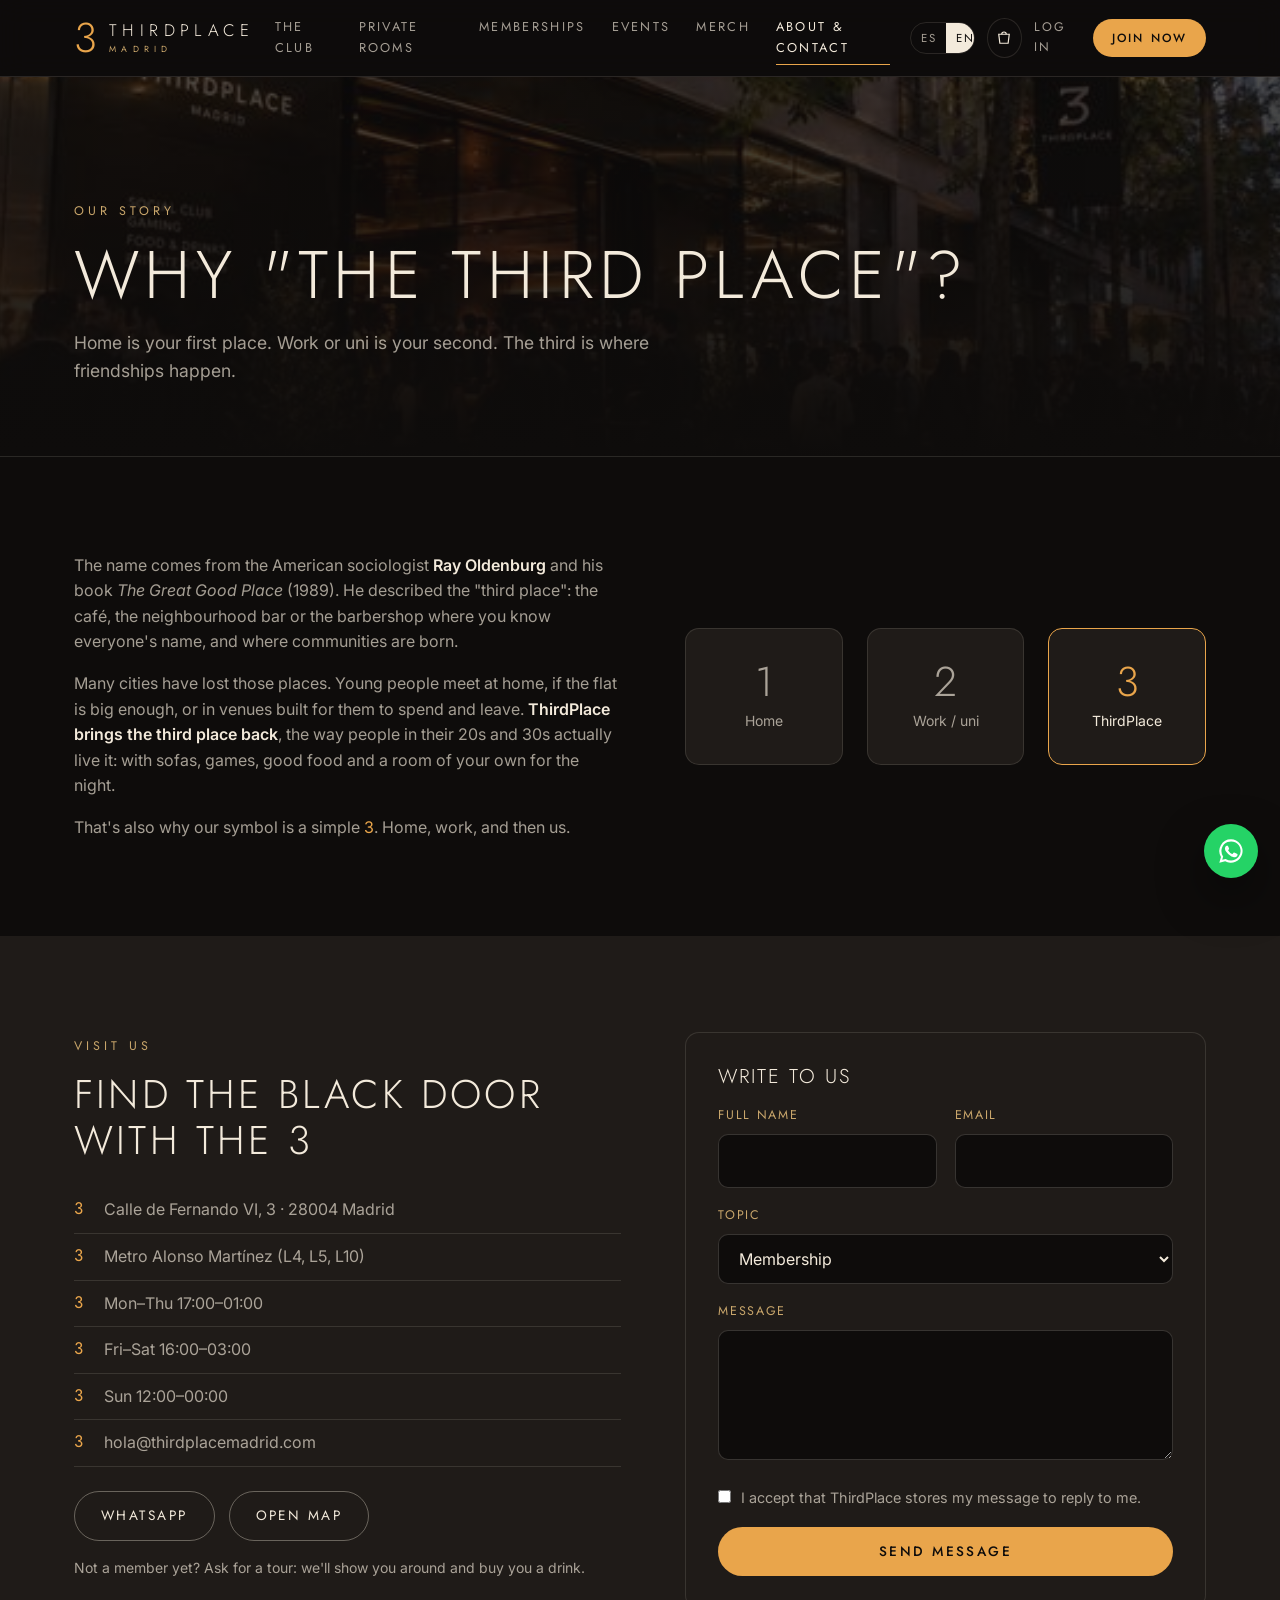
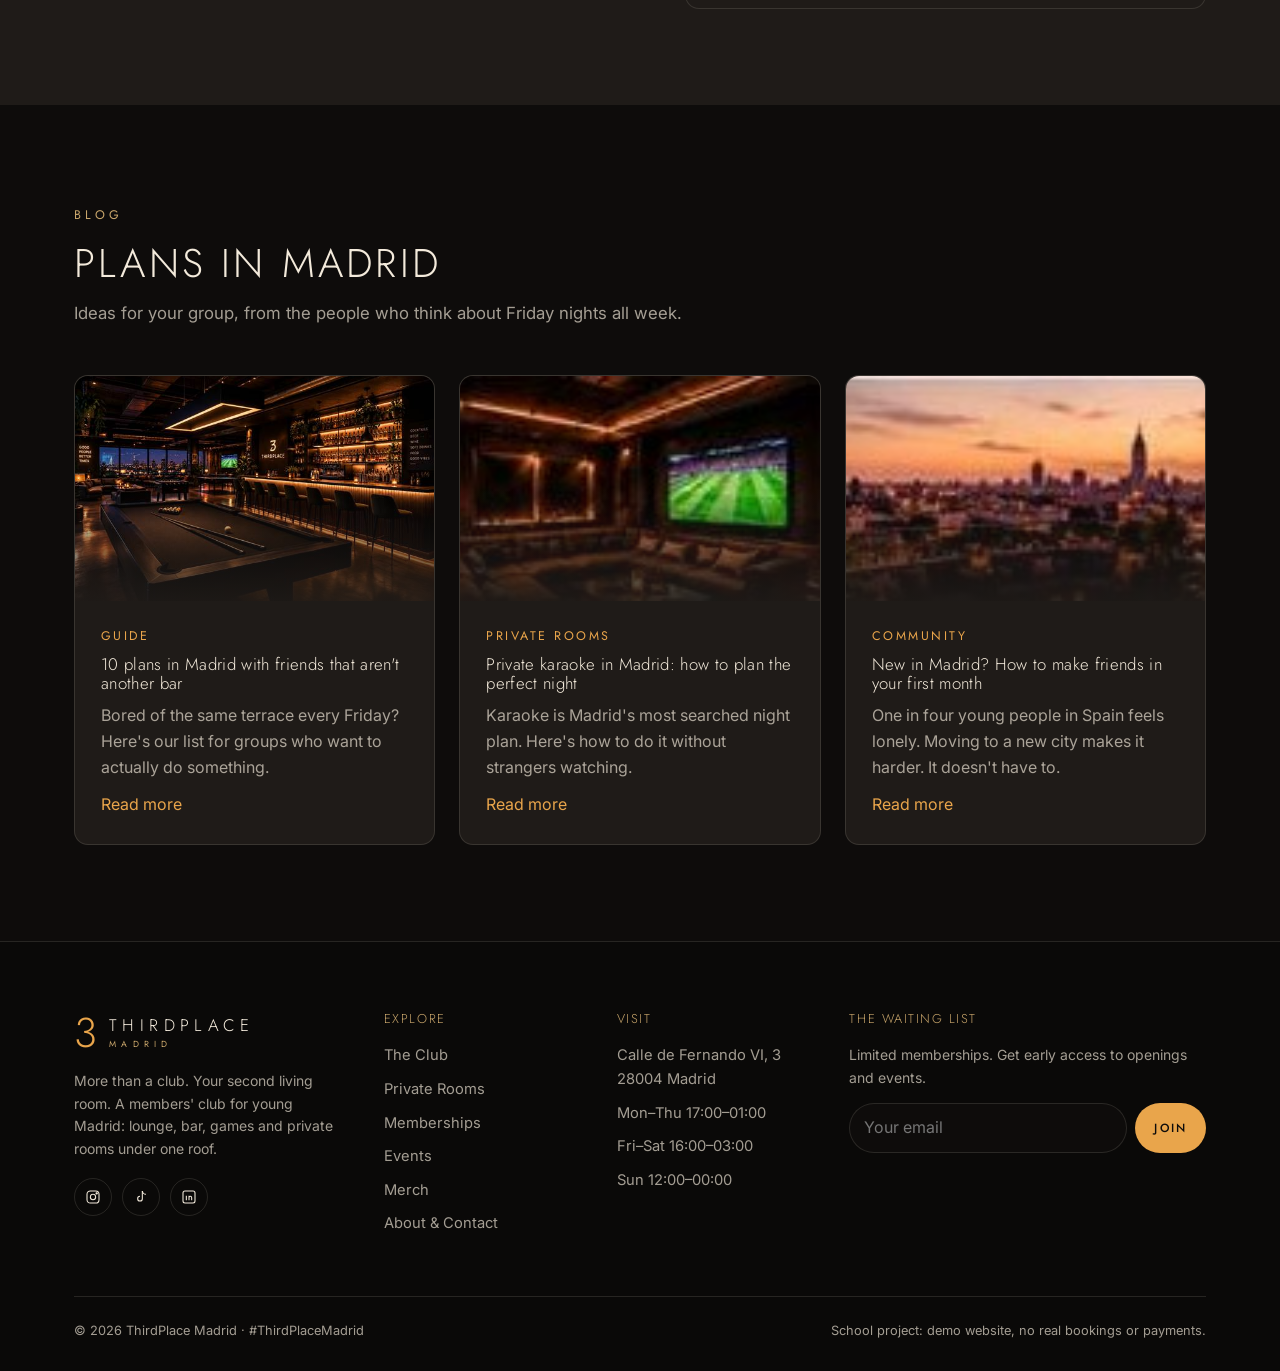
==== about.html @ 6bf0df15 "ThirdPlace Madrid website" ====
<!doctype html>
<html lang="en">
<head>
<meta charset="utf-8">
<meta name="viewport" content="width=device-width, initial-scale=1">
<title>About &amp; Contact · ThirdPlace Madrid</title>
<meta name="description" content="The story behind ThirdPlace, our address and opening hours in Madrid, contact form and blog with plans in Madrid with friends.">
<link rel="icon" href="assets/img/favicon.svg" type="image/svg+xml">
<link rel="preconnect" href="https://fonts.googleapis.com"><link rel="preconnect" href="https://fonts.gstatic.com" crossorigin>
<link href="https://fonts.googleapis.com/css2?family=Inter:wght@400;500;600;700&family=Jost:wght@200;300;400;500&display=swap" rel="stylesheet">
<link rel="stylesheet" href="assets/css/style.css">
</head>
<body data-title="nav_about">
<main>
  <section class="page-hero">
    <img class="hero-bg" src="assets/img/entrance.jpg" alt="Members queuing at the black ThirdPlace entrance with the gold 3 logo, Madrid, at night">
    <div class="container">
      <span class="eyebrow" data-i18n="a_eye">Our story</span>
      <h1 data-i18n="a_title">Why "the third place"?</h1>
      <p data-i18n="a_lead">Home is your first place. Work or uni is your second. The third is where friendships happen.</p>
    </div>
  </section>

  <section class="section">
    <div class="container split">
      <div class="reveal">
        <p data-i18n="a_p1">The name comes from the American sociologist <strong>Ray Oldenburg</strong> and his book <em>The Great Good Place</em> (1989). He described the "third place": the café, the neighbourhood bar or the barbershop where you know everyone's name, and where communities are born.</p>
        <p class="mt-2" data-i18n="a_p2">Many cities have lost those places. Young people meet at home, if the flat is big enough, or in venues built for them to spend and leave. <strong>ThirdPlace brings the third place back</strong>, the way people in their 20s and 30s actually live it: with sofas, games, good food and a room of your own for the night.</p>
        <p class="mt-2" data-i18n="a_p3">That's also why our symbol is a simple <span class="amber">3</span>. Home, work, and then us.</p>
      </div>
      <div class="reveal">
        <div class="grid g3" style="text-align:center">
          <div class="panel"><div class="logo-3" style="color:var(--muted)">1</div><p class="small mt-1" data-i18n="a_1">Home</p></div>
          <div class="panel"><div class="logo-3" style="color:var(--muted)">2</div><p class="small mt-1" data-i18n="a_2">Work / uni</p></div>
          <div class="panel" style="border-color:var(--amber)"><div class="logo-3">3</div><p class="small mt-1" style="color:var(--cream)">ThirdPlace</p></div>
        </div>
      </div>
    </div>
  </section>

  <section class="section alt" id="contact">
    <div class="container split" style="align-items:start">
      <div class="reveal">
        <span class="eyebrow" data-i18n="a_v_eye">Visit us</span>
        <h2 data-i18n="a_v_title">Find the black door with the 3</h2>
        <ul class="check-list mt-3">
          <li>Calle de Fernando VI, 3 · 28004 Madrid</li>
          <li data-i18n="a_metro">Metro Alonso Martínez (L4, L5, L10)</li>
          <li data-i18n="hours_wk">Mon–Thu 17:00–01:00</li>
          <li data-i18n="hours_fs">Fri–Sat 16:00–03:00</li>
          <li data-i18n="hours_su">Sun 12:00–00:00</li>
          <li>hola@thirdplacemadrid.com</li>
        </ul>
        <div class="btn-row mt-3">
          <a class="btn btn-ghost" id="wa-link" target="_blank" rel="noopener">WhatsApp</a>
          <a class="btn btn-ghost" href="https://www.openstreetmap.org/search?query=Calle%20de%20Fernando%20VI%2C%20Madrid" target="_blank" rel="noopener" data-i18n="a_map">Open map</a>
        </div>
        <p class="small mt-2" data-i18n="a_tour">Not a member yet? Ask for a tour: we'll show you around and buy you a drink.</p>
      </div>
      <form class="panel form reveal" id="contact-form" novalidate>
        <h3 data-i18n="a_f_title">Write to us</h3>
        <div class="form-row">
          <div class="field"><label data-i18n="full_name">Full name</label><input name="name" data-rule="req" autocomplete="name"><div class="err" data-i18n="err_req">Required</div></div>
          <div class="field"><label>Email</label><input name="email" type="email" data-rule="req email" autocomplete="email"><div class="err" data-i18n="err_email">Enter a valid email</div></div>
        </div>
        <div class="field"><label data-i18n="a_f_topic">Topic</label>
          <select name="topic">
            <option data-i18n="a_t1">Membership</option><option data-i18n="a_t2">Ask for a tour</option><option data-i18n="a_t3">Private event or company night</option><option data-i18n="a_t4">Press</option><option data-i18n="a_t5">Something else</option>
          </select></div>
        <div class="field"><label data-i18n="a_f_msg">Message</label><textarea name="message" data-rule="req"></textarea><div class="err" data-i18n="err_req">Required</div></div>
        <label class="check"><input type="checkbox" name="privacy" data-rule="check"><span data-i18n="a_f_priv">I accept that ThirdPlace stores my message to reply to me.</span></label>
        <button class="btn btn-primary" data-i18n="send">Send message</button>
      </form>
    </div>
  </section>

  <section class="section" id="blog">
    <div class="container">
      <div class="section-head reveal">
        <span class="eyebrow">Blog</span>
        <h2 data-i18n="b_title">Plans in Madrid</h2>
        <p data-i18n="b_text">Ideas for your group, from the people who think about Friday nights all week.</p>
      </div>
      <div class="grid g3" id="posts"></div>
    </div>
  </section>
</main>

<script src="assets/js/i18n.js"></script>
<script src="assets/js/app.js"></script>
<script>
const POSTS = [
  { img: "assets/img/lounge.jpg", alt: { en: "Group of friends' plan in Madrid: the ThirdPlace lounge bar at night", es: "Plan con amigos en Madrid: el lounge de ThirdPlace de noche" }, tag: { en: "Guide", es: "Guía" },
    title: { en: "10 plans in Madrid with friends that aren't another bar", es: "10 planes en Madrid con amigos que no son otro bar" },
    intro: { en: "Bored of the same terrace every Friday? Here's our list for groups who want to actually do something.", es: "¿Cansado de la misma terraza cada viernes? Esta es nuestra lista para grupos que quieren hacer algo de verdad." },
    more: { en: "Board game cafés in Malasaña, a karaoke room for the whole crew, a match night on a big screen, a ping-pong ladder, a retro gaming night, a pub quiz, a rooftop at sunset, a mocktail tasting, a movie night with blankets and, of course, a private room at ThirdPlace where you can do half of this list in one night.", es: "Cafés de juegos de mesa en Malasaña, una sala de karaoke para todo el grupo, un partido en pantalla grande, una liguilla de ping-pong, una noche de juegos retro, un pub quiz, una azotea al atardecer, una cata de mocktails, cine con mantas y, claro, una sala privada en ThirdPlace donde puedes hacer media lista en una noche." } },
  { img: "assets/img/rooms.jpg", alt: { en: "Private karaoke room in Madrid with big screen and sofas", es: "Sala de karaoke privado en Madrid con pantalla grande y sofás" }, tag: { en: "Private rooms", es: "Salas privadas" },
    title: { en: "Private karaoke in Madrid: how to plan the perfect night", es: "Karaoke privado en Madrid: cómo planear la noche perfecta" },
    intro: { en: "Karaoke is Madrid's most searched night plan. Here's how to do it without strangers watching.", es: "El karaoke es el plan nocturno más buscado en Madrid. Así se hace sin desconocidos mirando." },
    more: { en: "Book a room for the size of your group, build a shared playlist in advance, order sharing platters before the first song and save the power ballads for the end. A small room for six for three hours costs €105, so about €17 each.", es: "Reserva una sala del tamaño de tu grupo, haz una playlist compartida antes, pide tablas antes de la primera canción y guarda las baladas para el final. Una sala pequeña para seis durante tres horas cuesta 105 €, unos 17 € por persona." } },
  { img: "assets/img/events.jpg", alt: { en: "Madrid skyline at sunset from the club's rooftop terrace", es: "Skyline de Madrid al atardecer desde la terraza del club" }, tag: { en: "Community", es: "Comunidad" },
    title: { en: "New in Madrid? How to make friends in your first month", es: "¿Nuevo en Madrid? Cómo hacer amigos el primer mes" },
    intro: { en: "One in four young people in Spain feels lonely. Moving to a new city makes it harder. It doesn't have to.", es: "Uno de cada cuatro jóvenes en España se siente solo. Mudarte a otra ciudad lo complica. No tiene por qué." },
    more: { en: "Say yes to activity-based plans rather than just drinks: games, sports, tournaments. Go to the same place regularly so faces become familiar. And try our Newcomers' night: you come solo, a host sets up the tables and by the end you have a group chat.", es: "Di que sí a planes con actividad, no solo copas: juegos, deporte, torneos. Ve al mismo sitio con frecuencia para que las caras te suenen. Y prueba nuestra Noche de recién llegados: vienes solo, un anfitrión organiza las mesas y acabas con un grupo de WhatsApp." } }
];
window.pageInit = function () {
  document.getElementById("wa-link").href = WHATSAPP;
  const posts = document.getElementById("posts");
  posts.innerHTML = POSTS.map((p, i) => `
    <article class="card post reveal">
      <div class="card-img"><img src="${p.img}" alt="${L(p.alt)}" loading="lazy"></div>
      <div class="card-body"><span class="tagline">${L(p.tag)}</span><h3 style="font-size:1.05rem;text-transform:none;letter-spacing:.02em">${L(p.title)}</h3>
        <p>${L(p.intro)}</p><p class="more">${L(p.more)}</p>
        <button class="link" style="background:none;border:0;cursor:pointer" data-post="${i}">${t("read_more", "Read more")}</button></div>
    </article>`).join("");
  posts.addEventListener("click", e => {
    const b = e.target.closest("[data-post]"); if (!b) return;
    const open = b.closest(".post").classList.toggle("open");
    b.textContent = open ? t("read_less", "Show less") : t("read_more", "Read more");
  });
  const form = document.getElementById("contact-form");
  form.addEventListener("submit", e => {
    e.preventDefault();
    if (!validate(form)) return;
    const msgs = store.get("messages", []);
    msgs.push({ name: form.name.value, email: form.email.value, topic: form.topic.value, message: form.message.value, date: new Date().toISOString() });
    store.set("messages", msgs);
    form.reset();
    modal(`<span class="logo-3">3</span><h3>${t("msg_ok", "Message sent")}</h3><p>${t("msg_ok_txt", "Thanks! We usually reply within 24 hours. For something urgent, WhatsApp is faster.")}</p>`);
  });
};
</script>
</body>
</html>
---- assets/css/style.css ----
/* ThirdPlace Madrid — brand stylesheet
   Palette & type from the visual identity (Submission 2, section 4) */
:root {
  --night: #0E0C0B;
  --charcoal: #1F1B18;
  --charcoal-2: #2a2521;
  --line: rgba(243, 234, 219, .12);
  --amber: #E9A54B;
  --amber-hover: #f2b86a;
  --brass: #C9A66B;
  --cream: #F3EADB;
  --muted: rgba(243, 234, 219, .66);
  --violet: #7C4DFF;
  --ok: #7bc47f;
  --err: #e5766b;
  --radius: 14px;
  --shadow: 0 20px 50px rgba(0, 0, 0, .45);
  --head: "Jost", system-ui, sans-serif;
  --body: "Inter", system-ui, sans-serif;
  --max: 1180px;
}

* { box-sizing: border-box; margin: 0; padding: 0; }
html { scroll-behavior: smooth; }
body {
  background: var(--night);
  color: var(--cream);
  font-family: var(--body);
  font-size: 16px;
  line-height: 1.6;
  -webkit-font-smoothing: antialiased;
  overflow-x: hidden;
}
img { max-width: 100%; display: block; }
a { color: inherit; text-decoration: none; }
button, input, select, textarea { font: inherit; color: inherit; }
ul { list-style: none; }

h1, h2, h3, h4 {
  font-family: var(--head);
  font-weight: 300;
  letter-spacing: .08em;
  text-transform: uppercase;
  line-height: 1.15;
}
h1 { font-size: clamp(2.1rem, 5.5vw, 4.2rem); }
h2 { font-size: clamp(1.6rem, 3.4vw, 2.5rem); }
h3 { font-size: 1.25rem; letter-spacing: .1em; }
h4 { font-size: 1rem; letter-spacing: .12em; }
p { color: var(--muted); }
strong { color: var(--cream); font-weight: 600; }

.container { width: 100%; max-width: var(--max); margin: 0 auto; padding: 0 24px; }
.section { padding: 96px 0; }
.section.tight { padding: 64px 0; }
.section.alt { background: var(--charcoal); }
.eyebrow {
  display: inline-block;
  font-family: var(--head);
  font-size: .78rem;
  letter-spacing: .32em;
  text-transform: uppercase;
  color: var(--brass);
  margin-bottom: 14px;
}
.section-head { max-width: 680px; margin-bottom: 48px; }
.section-head.center { margin-left: auto; margin-right: auto; text-align: center; }
.section-head p { margin-top: 14px; font-size: 1.05rem; }
.amber { color: var(--amber); }
.small { font-size: .875rem; }
.center { text-align: center; }
.mt-1 { margin-top: 8px; } .mt-2 { margin-top: 16px; } .mt-3 { margin-top: 24px; } .mt-4 { margin-top: 40px; }

/* ---------- Buttons ---------- */
.btn {
  display: inline-flex; align-items: center; justify-content: center; gap: 8px;
  padding: 13px 26px;
  border-radius: 999px;
  border: 1px solid transparent;
  font-family: var(--head);
  font-size: .85rem;
  letter-spacing: .18em;
  text-transform: uppercase;
  cursor: pointer;
  transition: background .2s, color .2s, border-color .2s, transform .15s;
  white-space: nowrap;
}
.btn:active { transform: translateY(1px); }
.btn-primary { background: var(--amber); color: var(--night); font-weight: 500; }
.btn-primary:hover { background: var(--amber-hover); }
.btn-ghost { border-color: rgba(243, 234, 219, .35); color: var(--cream); background: transparent; }
.btn-ghost:hover { border-color: var(--amber); color: var(--amber); }
.btn-violet { background: var(--violet); color: #fff; }
.btn-violet:hover { background: #9370ff; }
.btn-sm { padding: 9px 18px; font-size: .74rem; }
.btn-block { width: 100%; }
.btn[disabled] { opacity: .45; cursor: not-allowed; }
.link { color: var(--amber); border-bottom: 1px solid rgba(233, 165, 75, .35); }
.link:hover { border-color: var(--amber); }
.btn-row { display: flex; gap: 14px; flex-wrap: wrap; }

/* ---------- Logo ---------- */
.logo { display: inline-flex; align-items: center; gap: 12px; }
.logo-3 {
  font-family: var(--head); font-weight: 300;
  font-size: 2.6rem; line-height: 1; color: var(--amber);
}
.logo-word { display: flex; flex-direction: column; line-height: 1; }
.logo-word b { font-family: var(--head); font-weight: 300; font-size: 1.05rem; letter-spacing: .32em; color: var(--cream); }
.logo-word small { font-family: var(--head); font-size: .55rem; letter-spacing: .6em; color: var(--brass); margin-top: 6px; }

/* ---------- Header ---------- */
.site-header {
  position: sticky; top: 0; z-index: 50;
  background: rgba(14, 12, 11, .82);
  backdrop-filter: blur(14px);
  -webkit-backdrop-filter: blur(14px);
  border-bottom: 1px solid var(--line);
}
.nav { display: flex; align-items: center; justify-content: space-between; height: 76px; gap: 20px; }
.nav-links { display: flex; gap: 26px; }
.nav-links a {
  font-family: var(--head); font-size: .8rem; letter-spacing: .18em; text-transform: uppercase;
  color: var(--muted); padding: 6px 0; border-bottom: 1px solid transparent; transition: color .2s;
}
.nav-links a:hover, .nav-links a.active { color: var(--cream); border-bottom-color: var(--amber); }
.nav-actions { display: flex; align-items: center; gap: 12px; }
.lang-switch { display: flex; border: 1px solid var(--line); border-radius: 999px; overflow: hidden; }
.lang-switch button {
  background: none; border: 0; padding: 6px 10px; font-size: .72rem; letter-spacing: .12em;
  color: var(--muted); cursor: pointer; font-family: var(--head);
}
.lang-switch button.on { background: var(--cream); color: var(--night); }
.icon-btn {
  position: relative; background: none; border: 1px solid var(--line); border-radius: 50%;
  width: 40px; height: 40px; display: grid; place-items: center; cursor: pointer; color: var(--cream);
}
.icon-btn:hover { border-color: var(--amber); }
.icon-btn svg { width: 18px; height: 18px; }
.cart-count {
  position: absolute; top: -4px; right: -4px; min-width: 18px; height: 18px; border-radius: 9px;
  background: var(--amber); color: var(--night); font-size: .68rem; font-weight: 700;
  display: none; place-items: center; padding: 0 4px;
}
.cart-count.show { display: grid; }
.login-link { font-family: var(--head); font-size: .78rem; letter-spacing: .16em; text-transform: uppercase; color: var(--muted); }
.login-link:hover { color: var(--amber); }
.burger { display: none; }

.mobile-menu {
  display: none; position: fixed; inset: 76px 0 0 0; background: var(--night); z-index: 49;
  padding: 32px 24px; flex-direction: column; gap: 6px; overflow-y: auto;
}
.mobile-menu.open { display: flex; }
.mobile-menu a {
  font-family: var(--head); font-size: 1.3rem; letter-spacing: .14em; text-transform: uppercase;
  padding: 14px 0; border-bottom: 1px solid var(--line);
}
.mobile-menu .btn { margin-top: 20px; }

/* ---------- Hero ---------- */
.hero {
  position: relative; min-height: calc(100vh - 76px); display: flex; align-items: flex-end;
  padding: 80px 0 90px; overflow: hidden;
}
.hero-bg { position: absolute; inset: 0; width: 100%; height: 100%; object-fit: cover; object-position: center; transform: scale(1.04); }
.split-img img, .card-img img { width: 100%; height: 100%; object-fit: cover; display: block; }
.hero::after {
  content: ""; position: absolute; inset: 0;
  background: linear-gradient(180deg, rgba(14,12,11,.35) 0%, rgba(14,12,11,.55) 45%, var(--night) 100%),
              radial-gradient(ellipse at 20% 80%, rgba(233,165,75,.18), transparent 60%);
}
.hero .container { position: relative; z-index: 2; }
.hero h1 { max-width: 900px; }
.hero h1 span { display: block; color: var(--amber); }
.hero p.lead { font-size: 1.15rem; max-width: 560px; margin: 22px 0 34px; color: rgba(243,234,219,.82); }
.hero-meta { display: flex; gap: 34px; margin-top: 54px; flex-wrap: wrap; }
.hero-meta div { border-left: 1px solid var(--brass); padding-left: 14px; }
.hero-meta b { display: block; font-family: var(--head); font-weight: 300; font-size: 1.6rem; color: var(--cream); }
.hero-meta span { font-size: .8rem; color: var(--muted); letter-spacing: .06em; }

.page-hero {
  position: relative; padding: 120px 0 70px; overflow: hidden; border-bottom: 1px solid var(--line);
}
.page-hero .hero-bg { opacity: .45; }
.page-hero::after {
  content: ""; position: absolute; inset: 0;
  background: linear-gradient(180deg, rgba(14,12,11,.4), var(--night));
}
.page-hero .container { position: relative; z-index: 2; }
.page-hero p { max-width: 620px; margin-top: 16px; font-size: 1.1rem; }

/* ---------- Grids & cards ---------- */
.grid { display: grid; gap: 24px; }
.g2 { grid-template-columns: repeat(2, 1fr); }
.g3 { grid-template-columns: repeat(3, 1fr); }
.g4 { grid-template-columns: repeat(4, 1fr); }
.card {
  background: var(--charcoal); border: 1px solid var(--line); border-radius: var(--radius);
  overflow: hidden; transition: border-color .25s, transform .25s;
}
.card:hover { border-color: rgba(201,166,107,.45); }
.card-body { padding: 26px; }
.card-body h3 { margin-bottom: 10px; }
.card-img { aspect-ratio: 16/10; background-size: cover; background-position: center; position: relative; }
.card-img::after { content: ""; position: absolute; inset: 0; background: linear-gradient(180deg, transparent 50%, rgba(31,27,24,.9)); }
.tagline { font-family: var(--head); font-size: .78rem; letter-spacing: .2em; text-transform: uppercase; color: var(--amber); margin-bottom: 8px; display: block; }

.zone-card { display: block; }
.zone-card:hover { transform: translateY(-4px); }
.zone-card.gaming:hover { border-color: var(--violet); }
.zone-card.gaming .tagline { color: #a58bff; }

.split { display: grid; grid-template-columns: 1.05fr 1fr; gap: 64px; align-items: center; }
.split.rev > :first-child { order: 2; }
.split-img { border-radius: var(--radius); overflow: hidden; box-shadow: var(--shadow); aspect-ratio: 4/3; background-size: cover; background-position: center; }
.check-list li { padding: 10px 0 10px 30px; position: relative; border-bottom: 1px solid var(--line); color: var(--muted); }
.check-list li::before { content: "3"; position: absolute; left: 0; top: 8px; font-family: var(--head); color: var(--amber); font-size: 1.05rem; }

/* ---------- Tiers ---------- */
.tiers { display: grid; grid-template-columns: repeat(3, 1fr); gap: 24px; align-items: stretch; }
.tier {
  background: var(--charcoal); border: 1px solid var(--line); border-radius: var(--radius);
  padding: 34px 28px; display: flex; flex-direction: column; position: relative;
}
.tier.featured { border-color: var(--amber); box-shadow: 0 0 0 1px var(--amber), var(--shadow); }
.tier .badge { position: absolute; top: -12px; left: 28px; }
.tier h3 { color: var(--brass); }
.tier .price { font-family: var(--head); font-weight: 300; font-size: 3rem; margin: 14px 0 4px; color: var(--cream); }
.tier .price small { font-size: .95rem; color: var(--muted); letter-spacing: .05em; }
.tier .who { font-size: .9rem; margin-bottom: 20px; min-height: 44px; }
.tier ul { flex: 1; margin-bottom: 26px; }
.tier li { padding: 9px 0 9px 26px; position: relative; font-size: .93rem; color: var(--muted); border-top: 1px solid var(--line); }
.tier li::before { content: ""; position: absolute; left: 4px; top: 17px; width: 8px; height: 8px; border-radius: 50%; background: var(--amber); }
.badge {
  display: inline-block; padding: 4px 12px; border-radius: 999px; font-size: .7rem; letter-spacing: .14em;
  text-transform: uppercase; background: var(--amber); color: var(--night); font-weight: 600; font-family: var(--head);
}
.badge.ghost { background: transparent; color: var(--brass); border: 1px solid var(--brass); }
.badge.violet { background: var(--violet); color: #fff; }
.badge.ok { background: rgba(123,196,127,.15); color: var(--ok); }
.badge.muted { background: rgba(243,234,219,.08); color: var(--muted); }

/* ---------- Tables ---------- */
.table-wrap { overflow-x: auto; border: 1px solid var(--line); border-radius: var(--radius); }
table { width: 100%; border-collapse: collapse; min-width: 560px; }
th, td { padding: 16px 18px; text-align: left; border-bottom: 1px solid var(--line); font-size: .93rem; }
th { font-family: var(--head); font-weight: 400; letter-spacing: .14em; text-transform: uppercase; font-size: .78rem; color: var(--brass); background: var(--charcoal); }
td { color: var(--muted); }
td:first-child { color: var(--cream); }
tr:last-child td { border-bottom: 0; }
.yes { color: var(--amber); font-weight: 600; }

/* ---------- Menu ---------- */
.menu-list li { display: flex; justify-content: space-between; gap: 16px; padding: 14px 0; border-bottom: 1px dashed var(--line); }
.menu-list li span:first-child { color: var(--cream); }
.menu-list li em { display: block; font-style: normal; font-size: .82rem; color: var(--muted); }
.menu-list .p { font-family: var(--head); color: var(--amber); white-space: nowrap; }

/* ---------- Gaming accent (violet only here) ---------- */
.gaming-band {
  background: radial-gradient(ellipse at 80% 20%, rgba(124,77,255,.28), transparent 55%), var(--night);
  border-top: 1px solid rgba(124,77,255,.35); border-bottom: 1px solid rgba(124,77,255,.35);
}
.gaming-band .eyebrow, .gaming-band .check-list li::before { color: #a58bff; }

/* ---------- Quote / steps ---------- */
.quote {
  border-left: 2px solid var(--amber); padding: 6px 0 6px 22px; font-family: var(--head); font-weight: 300;
  font-size: 1.35rem; letter-spacing: .02em; color: var(--cream);
}
.quote cite { display: block; font-family: var(--body); font-style: normal; font-size: .85rem; color: var(--brass); margin-top: 10px; letter-spacing: .04em; }
.steps { counter-reset: s; display: grid; grid-template-columns: repeat(4, 1fr); gap: 24px; }
.step { padding-top: 22px; border-top: 1px solid var(--brass); }
.step::before { counter-increment: s; content: "0" counter(s); font-family: var(--head); color: var(--amber); font-size: .85rem; letter-spacing: .2em; display: block; margin-bottom: 10px; }
.step h4 { margin-bottom: 8px; }
.step p { font-size: .92rem; }

/* ---------- CTA band ---------- */
.cta-band {
  position: relative; border-radius: 22px; overflow: hidden; padding: 70px 50px; text-align: center;
  background: linear-gradient(135deg, rgba(14,12,11,.88), rgba(14,12,11,.6)), url("../img/entrance.jpg") center/cover;
  border: 1px solid var(--line);
}
.cta-band h2 { max-width: 760px; margin: 0 auto; }
.cta-band p { max-width: 540px; margin: 16px auto 30px; }
.cta-band .btn-row { justify-content: center; }

/* ---------- Forms ---------- */
.form { display: grid; gap: 18px; }
.form-row { display: grid; grid-template-columns: 1fr 1fr; gap: 18px; }
.field label { display: block; font-size: .78rem; letter-spacing: .14em; text-transform: uppercase; color: var(--brass); margin-bottom: 8px; font-family: var(--head); }
.field input, .field select, .field textarea {
  width: 100%; padding: 13px 16px; background: var(--night); border: 1px solid rgba(243,234,219,.18);
  border-radius: 10px; color: var(--cream); outline: none; transition: border-color .2s;
}
.field textarea { min-height: 130px; resize: vertical; }
.field input:focus, .field select:focus, .field textarea:focus { border-color: var(--amber); }
.field.invalid input, .field.invalid select, .field.invalid textarea { border-color: var(--err); }
.field .err { display: none; color: var(--err); font-size: .8rem; margin-top: 6px; }
.field.invalid .err { display: block; }
.field select option { background: var(--charcoal); }
.check { display: flex; gap: 10px; align-items: flex-start; font-size: .9rem; color: var(--muted); }
.check input { margin-top: 4px; accent-color: var(--amber); }
.panel { background: var(--charcoal); border: 1px solid var(--line); border-radius: var(--radius); padding: 32px; }
.notice {
  border: 1px dashed rgba(201,166,107,.5); border-radius: 10px; padding: 12px 16px; font-size: .85rem; color: var(--muted);
  background: rgba(201,166,107,.06);
}
.price-summary { border-top: 1px solid var(--line); padding-top: 16px; display: grid; gap: 8px; font-size: .93rem; }
.price-summary div { display: flex; justify-content: space-between; color: var(--muted); }
.price-summary .total { color: var(--cream); font-size: 1.15rem; font-family: var(--head); letter-spacing: .06em; padding-top: 8px; border-top: 1px solid var(--line); }
.price-summary .total span:last-child { color: var(--amber); }

/* ---------- FAQ ---------- */
.faq details { border-bottom: 1px solid var(--line); }
.faq summary {
  cursor: pointer; list-style: none; padding: 22px 40px 22px 0; position: relative;
  font-family: var(--head); font-size: 1.05rem; letter-spacing: .06em; color: var(--cream);
}
.faq summary::-webkit-details-marker { display: none; }
.faq summary::after { content: "+"; position: absolute; right: 6px; top: 16px; font-size: 1.6rem; color: var(--amber); font-weight: 300; transition: transform .2s; }
.faq details[open] summary::after { transform: rotate(45deg); }
.faq details p { padding: 0 0 22px; max-width: 760px; }

/* ---------- Events ---------- */
.filters { display: flex; gap: 10px; flex-wrap: wrap; margin-bottom: 34px; }
.chip {
  padding: 8px 18px; border-radius: 999px; border: 1px solid var(--line); background: none; cursor: pointer;
  font-family: var(--head); font-size: .76rem; letter-spacing: .16em; text-transform: uppercase; color: var(--muted);
}
.chip:hover { color: var(--cream); }
.chip.on { background: var(--cream); color: var(--night); border-color: var(--cream); }
.event {
  display: grid; grid-template-columns: 96px 1fr auto; gap: 26px; align-items: center;
  padding: 24px; border: 1px solid var(--line); border-radius: var(--radius); background: var(--charcoal); margin-bottom: 14px;
}
.event-date { text-align: center; border-right: 1px solid var(--line); padding-right: 20px; }
.event-date b { display: block; font-family: var(--head); font-weight: 300; font-size: 2.3rem; line-height: 1; color: var(--amber); }
.event-date span { font-size: .72rem; letter-spacing: .2em; text-transform: uppercase; color: var(--muted); }
.event h3 { font-size: 1.1rem; margin: 6px 0; }
.event p { font-size: .9rem; }
.event-meta { display: flex; gap: 14px; flex-wrap: wrap; font-size: .8rem; color: var(--brass); margin-top: 8px; }
.event.gaming { border-color: rgba(124,77,255,.4); }
.event.gaming .event-date b { color: #a58bff; }
.empty { text-align: center; padding: 50px 20px; color: var(--muted); border: 1px dashed var(--line); border-radius: var(--radius); }

/* ---------- Shop ---------- */
.product .art {
  aspect-ratio: 1/1; display: grid; place-items: center;
  background: radial-gradient(circle at 50% 40%, rgba(233,165,75,.14), transparent 65%), #151210;
  border-bottom: 1px solid var(--line);
}
.product .art svg { width: 58%; height: 58%; }
.product .price { font-family: var(--head); color: var(--amber); font-size: 1.3rem; }
.product .row { display: flex; justify-content: space-between; align-items: center; gap: 12px; margin-top: 18px; }
.product select { padding: 8px 10px; border-radius: 8px; background: var(--night); border: 1px solid var(--line); }
.cart-line { display: grid; grid-template-columns: 70px 1fr auto auto; gap: 18px; align-items: center; padding: 18px 0; border-bottom: 1px solid var(--line); }
.cart-line .art { width: 70px; height: 70px; border-radius: 10px; background: #151210; display: grid; place-items: center; }
.cart-line .art svg { width: 70%; height: 70%; }
.qty { display: flex; align-items: center; border: 1px solid var(--line); border-radius: 999px; }
.qty button { background: none; border: 0; width: 34px; height: 34px; cursor: pointer; color: var(--cream); font-size: 1.1rem; }
.qty span { min-width: 24px; text-align: center; }
.remove { background: none; border: 0; color: var(--muted); cursor: pointer; font-size: .8rem; text-decoration: underline; }

/* ---------- Account ---------- */
.account-layout { display: grid; grid-template-columns: 250px 1fr; gap: 36px; align-items: start; }
.side-nav { position: sticky; top: 100px; display: grid; gap: 4px; }
.side-nav button {
  text-align: left; background: none; border: 0; padding: 13px 16px; border-radius: 10px; cursor: pointer;
  font-family: var(--head); letter-spacing: .12em; text-transform: uppercase; font-size: .8rem; color: var(--muted);
}
.side-nav button:hover { color: var(--cream); background: rgba(243,234,219,.04); }
.side-nav button.on { background: var(--charcoal); color: var(--amber); }
.tab { display: none; }
.tab.on { display: block; animation: fade .3s ease; }
@keyframes fade { from { opacity: 0; transform: translateY(6px); } to { opacity: 1; transform: none; } }

.member-card {
  width: 100%; max-width: 420px; aspect-ratio: 1.586; border-radius: 18px; padding: 26px;
  background: linear-gradient(135deg, #141110 0%, #050404 100%); border: 1px solid rgba(201,166,107,.4);
  box-shadow: var(--shadow); display: flex; flex-direction: column; justify-content: space-between; position: relative; overflow: hidden;
}
.member-card::before { content: "3"; position: absolute; right: -10px; bottom: -70px; font-family: var(--head); font-weight: 200; font-size: 15rem; color: rgba(201,166,107,.08); line-height: 1; }
.member-card .tier-name { font-family: var(--head); letter-spacing: .4em; text-transform: uppercase; color: var(--brass); font-size: .85rem; }
.member-card .name { font-family: var(--head); font-weight: 300; font-size: 1.4rem; letter-spacing: .12em; text-transform: uppercase; }
.member-card .num { font-size: .78rem; color: var(--muted); letter-spacing: .2em; }
.stats { display: grid; grid-template-columns: repeat(3, 1fr); gap: 16px; }
.stat { background: var(--charcoal); border: 1px solid var(--line); border-radius: var(--radius); padding: 22px; }
.stat b { display: block; font-family: var(--head); font-weight: 300; font-size: 2.2rem; color: var(--amber); line-height: 1.1; }
.stat span { font-size: .82rem; color: var(--muted); }
.booking-item { display: flex; justify-content: space-between; align-items: center; gap: 16px; padding: 18px 0; border-bottom: 1px solid var(--line); flex-wrap: wrap; }
.booking-item h4 { font-size: .92rem; margin-bottom: 4px; }
.booking-item p { font-size: .86rem; }
.locked { text-align: center; padding: 40px 24px; }
.locked .logo-3 { font-size: 3.5rem; display: block; margin-bottom: 10px; }

/* ---------- Join steps ---------- */
.stepper { display: flex; gap: 10px; margin-bottom: 30px; }
.stepper div { flex: 1; height: 3px; border-radius: 2px; background: var(--line); }
.stepper div.on { background: var(--amber); }
.tier-pick { display: grid; grid-template-columns: repeat(3, 1fr); gap: 14px; }
.tier-pick label {
  border: 1px solid var(--line); border-radius: 12px; padding: 18px; cursor: pointer; display: block; transition: border-color .2s;
}
.tier-pick input { display: none; }
.tier-pick input:checked + label { border-color: var(--amber); background: rgba(233,165,75,.07); }
.tier-pick b { display: block; font-family: var(--head); letter-spacing: .16em; text-transform: uppercase; font-weight: 400; }
.tier-pick span { font-family: var(--head); color: var(--amber); font-size: 1.4rem; }

/* ---------- Modal & toast ---------- */
.modal-bg {
  position: fixed; inset: 0; background: rgba(0,0,0,.7); z-index: 100; display: none; place-items: center; padding: 20px;
  backdrop-filter: blur(4px);
}
.modal-bg.open { display: grid; }
.modal { background: var(--charcoal); border: 1px solid var(--line); border-radius: 18px; padding: 36px; max-width: 460px; width: 100%; text-align: center; position: relative; }
.modal h3 { margin: 10px 0 12px; }
.modal .btn-row { justify-content: center; margin-top: 24px; }
.modal-close { position: absolute; top: 14px; right: 16px; background: none; border: 0; color: var(--muted); font-size: 1.5rem; cursor: pointer; }
.toast {
  position: fixed; bottom: 26px; left: 50%; transform: translate(-50%, 140%); z-index: 120;
  background: var(--cream); color: var(--night); padding: 14px 24px; border-radius: 999px; font-size: .92rem; font-weight: 500;
  box-shadow: var(--shadow); transition: transform .35s ease; max-width: calc(100% - 32px); text-align: center;
}
.toast.show { transform: translate(-50%, 0); }
.toast.error { background: var(--err); color: #fff; }

/* ---------- Footer ---------- */
.site-footer { border-top: 1px solid var(--line); padding: 70px 0 30px; background: #0a0908; }
.footer-grid { display: grid; grid-template-columns: 1.4fr 1fr 1fr 1.2fr; gap: 40px; }
.site-footer h4 { font-size: .8rem; color: var(--brass); margin-bottom: 18px; }
.site-footer li { margin-bottom: 10px; }
.site-footer li a, .site-footer li { color: var(--muted); font-size: .92rem; }
.site-footer li a:hover { color: var(--amber); }
.footer-bottom { margin-top: 50px; padding-top: 24px; border-top: 1px solid var(--line); display: flex; justify-content: space-between; gap: 16px; flex-wrap: wrap; font-size: .8rem; color: var(--muted); }
.newsletter { display: flex; gap: 8px; margin-top: 14px; }
.newsletter input { flex: 1; min-width: 0; padding: 11px 14px; border-radius: 999px; border: 1px solid var(--line); background: var(--night); outline: none; }
.newsletter input:focus { border-color: var(--amber); }
.socials { display: flex; gap: 10px; margin-top: 18px; }
.socials a { width: 38px; height: 38px; border-radius: 50%; border: 1px solid var(--line); display: grid; place-items: center; }
.socials a:hover { border-color: var(--amber); color: var(--amber); }
.socials svg { width: 16px; height: 16px; }

.whatsapp-fab {
  position: fixed; right: 22px; bottom: 22px; width: 54px; height: 54px; border-radius: 50%; z-index: 40;
  background: #25D366; display: grid; place-items: center; box-shadow: var(--shadow);
}
.whatsapp-fab svg { width: 28px; height: 28px; fill: #fff; }

/* ---------- Blog ---------- */
.post .card-body p { margin-bottom: 12px; }
.post .more { display: none; }
.post.open .more { display: block; }

/* ---------- Reveal ---------- */
.reveal { opacity: 0; transform: translateY(22px); transition: opacity .7s ease, transform .7s ease; }
.reveal.in { opacity: 1; transform: none; }

/* ---------- Responsive ---------- */
@media (max-width: 1080px) {
  .nav-links { display: none; }
  .burger { display: grid; }
  .g4 { grid-template-columns: repeat(2, 1fr); }
  .steps { grid-template-columns: repeat(2, 1fr); }
  .footer-grid { grid-template-columns: 1fr 1fr; }
}
@media (max-width: 860px) {
  .section { padding: 70px 0; }
  .g3, .tiers { grid-template-columns: 1fr; }
  .g2, .split { grid-template-columns: 1fr; gap: 36px; }
  .split.rev > :first-child { order: 0; }
  .account-layout { grid-template-columns: 1fr; }
  .side-nav { position: static; grid-template-columns: repeat(3, 1fr); }
  .side-nav button { text-align: center; padding: 11px 6px; font-size: .68rem; }
  .stats { grid-template-columns: 1fr 1fr; }
  .tier-pick { grid-template-columns: 1fr; }
}
@media (max-width: 600px) {
  .container { padding: 0 16px; }
  .g4, .steps, .footer-grid { grid-template-columns: 1fr; }
  .form-row { grid-template-columns: 1fr; }
  .nav .btn-join, .login-link, .nav-actions .lang-switch { display: none; }
  .nav-actions { gap: 8px; }
  .icon-btn { width: 38px; height: 38px; }
  .logo-word b { font-size: .9rem; letter-spacing: .26em; }
  .event { grid-template-columns: 70px 1fr; gap: 16px; padding: 18px; }
  .event-date { padding-right: 12px; }
  .event-date b { font-size: 1.8rem; }
  .event > :last-child { grid-column: 1 / -1; }
  .cart-line { grid-template-columns: 56px 1fr; }
  .cart-line .art { width: 56px; height: 56px; }
  .panel { padding: 22px; }
  .cta-band { padding: 50px 22px; }
  .hero-meta { gap: 20px; }
  .stats { grid-template-columns: 1fr; }
  .modal { padding: 28px 20px; }
}
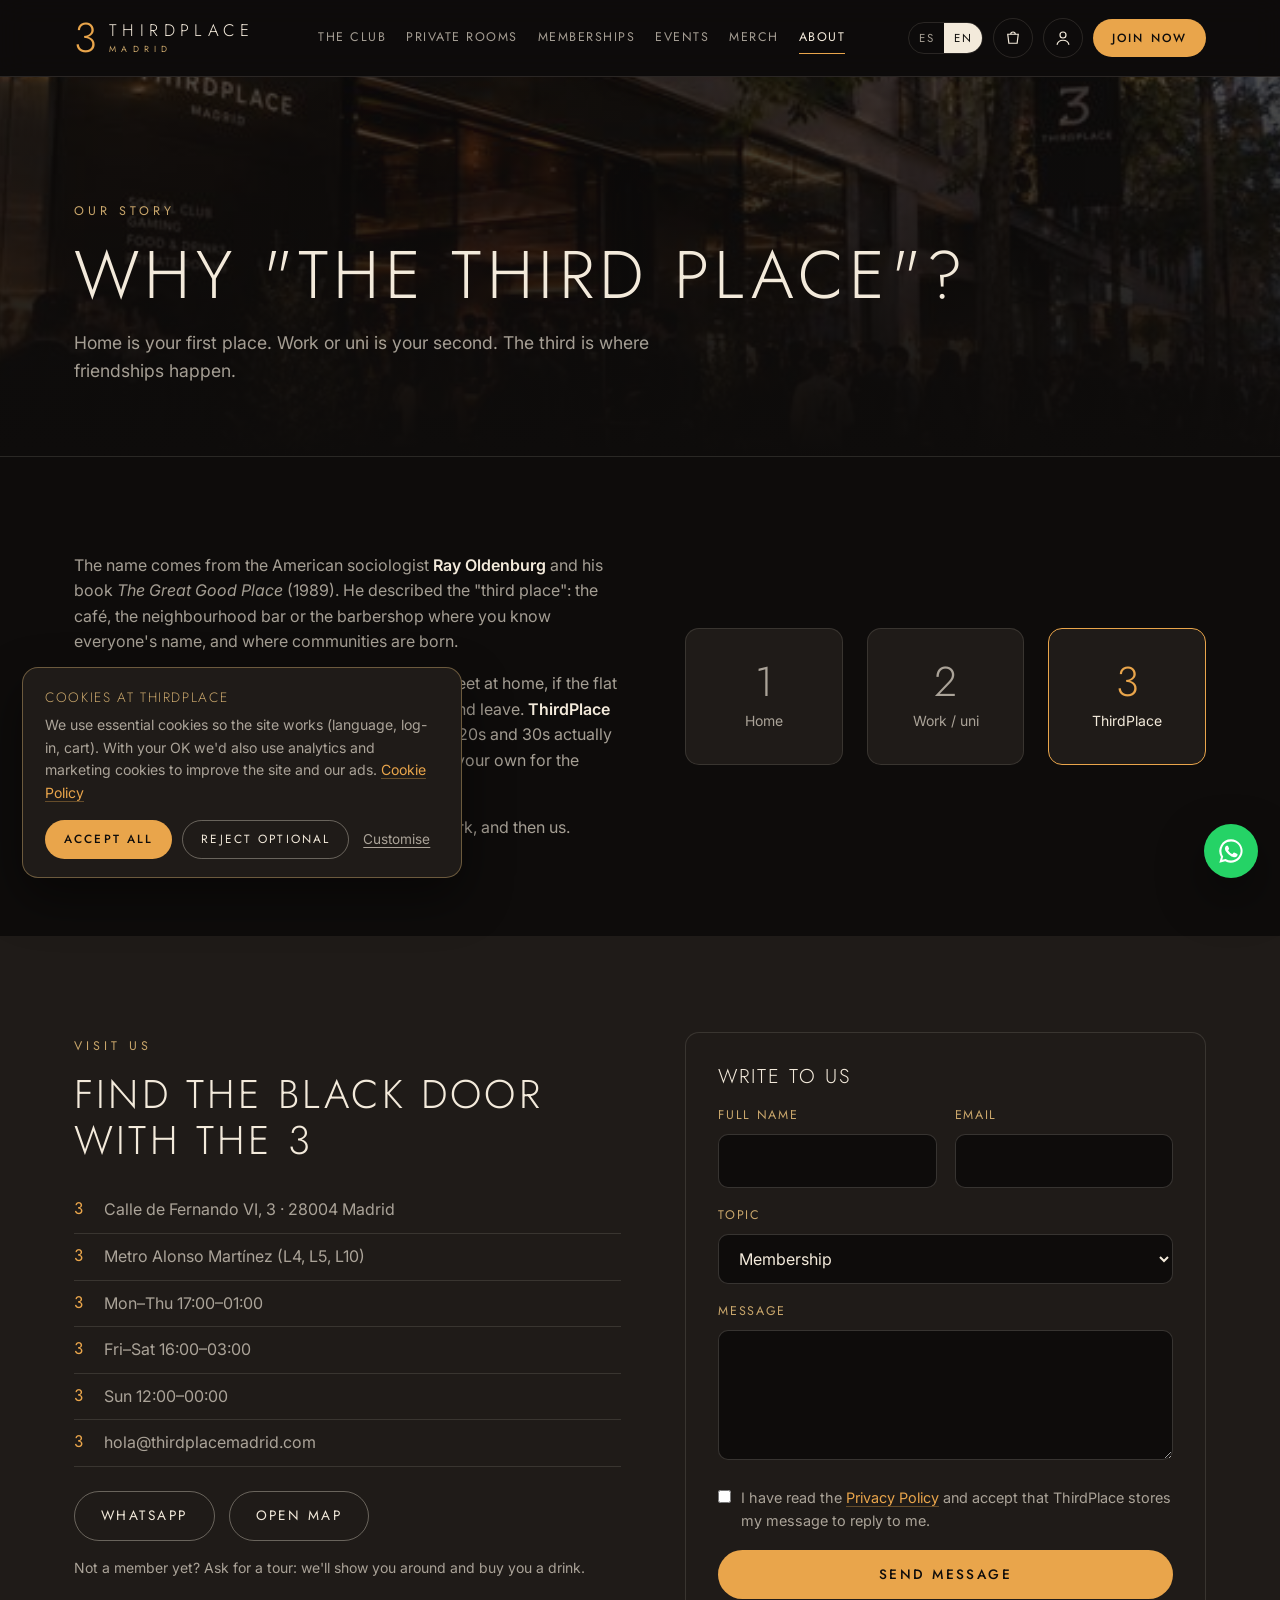
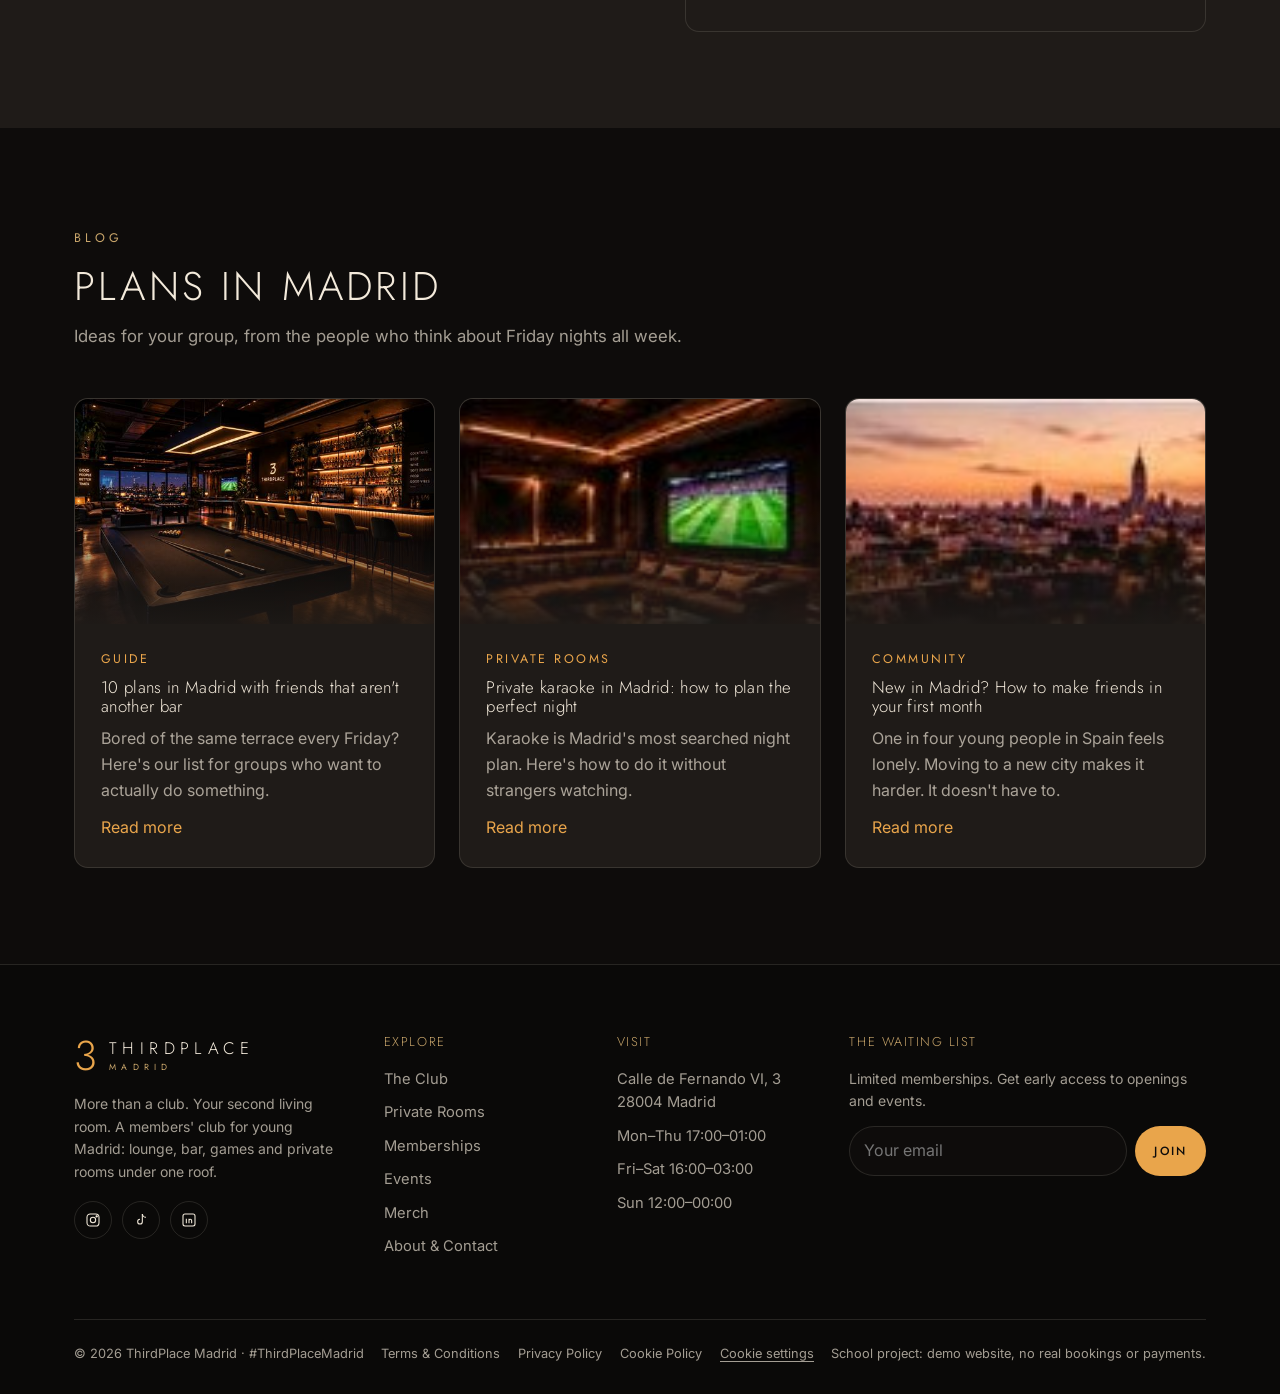
==== commit 971e674c: "Fix navbar layout, add Terms, Privacy & Cookie pages and cookie consent Co-Authored-By: Claude Opus " ====
--- a/about.html
+++ b/about.html
@@ -68,7 +68,7 @@
             <option data-i18n="a_t1">Membership</option><option data-i18n="a_t2">Ask for a tour</option><option data-i18n="a_t3">Private event or company night</option><option data-i18n="a_t4">Press</option><option data-i18n="a_t5">Something else</option>
           </select></div>
         <div class="field"><label data-i18n="a_f_msg">Message</label><textarea name="message" data-rule="req"></textarea><div class="err" data-i18n="err_req">Required</div></div>
-        <label class="check"><input type="checkbox" name="privacy" data-rule="check"><span data-i18n="a_f_priv">I accept that ThirdPlace stores my message to reply to me.</span></label>
+        <label class="check"><input type="checkbox" name="privacy" data-rule="check"><span data-i18n="a_f_priv_link">I have read the <a class="link" href="privacy.html" target="_blank">Privacy Policy</a> and accept that ThirdPlace stores my message to reply to me.</span></label>
         <button class="btn btn-primary" data-i18n="send">Send message</button>
       </form>
     </div>
--- a/assets/css/style.css
+++ b/assets/css/style.css
@@ -22,6 +22,7 @@
 
 * { box-sizing: border-box; margin: 0; padding: 0; }
 html { scroll-behavior: smooth; }
+[id] { scroll-margin-top: 96px; }
 body {
   background: var(--night);
   color: var(--cream);
@@ -117,14 +118,16 @@
   -webkit-backdrop-filter: blur(14px);
   border-bottom: 1px solid var(--line);
 }
-.nav { display: flex; align-items: center; justify-content: space-between; height: 76px; gap: 20px; }
-.nav-links { display: flex; gap: 26px; }
+.nav { display: grid; grid-template-columns: auto 1fr auto; align-items: center; height: 76px; gap: 28px; }
+.nav > .logo { flex-shrink: 0; }
+.nav-links { display: flex; justify-content: center; align-items: center; gap: 20px; min-width: 0; }
 .nav-links a {
-  font-family: var(--head); font-size: .8rem; letter-spacing: .18em; text-transform: uppercase;
+  font-family: var(--head); font-size: .78rem; letter-spacing: .12em; text-transform: uppercase; white-space: nowrap;
   color: var(--muted); padding: 6px 0; border-bottom: 1px solid transparent; transition: color .2s;
 }
 .nav-links a:hover, .nav-links a.active { color: var(--cream); border-bottom-color: var(--amber); }
-.nav-actions { display: flex; align-items: center; gap: 12px; }
+.nav-actions { display: flex; align-items: center; justify-content: flex-end; gap: 10px; }
+.nav-actions > * { flex-shrink: 0; }
 .lang-switch { display: flex; border: 1px solid var(--line); border-radius: 999px; overflow: hidden; }
 .lang-switch button {
   background: none; border: 0; padding: 6px 10px; font-size: .72rem; letter-spacing: .12em;
@@ -143,8 +146,6 @@
   display: none; place-items: center; padding: 0 4px;
 }
 .cart-count.show { display: grid; }
-.login-link { font-family: var(--head); font-size: .78rem; letter-spacing: .16em; text-transform: uppercase; color: var(--muted); }
-.login-link:hover { color: var(--amber); }
 .burger { display: none; }
 
 .mobile-menu {
@@ -448,6 +449,42 @@
 }
 .whatsapp-fab svg { width: 28px; height: 28px; fill: #fff; }
 
+.legal-links { display: flex; gap: 18px; flex-wrap: wrap; align-items: center; }
+.legal-links a:hover, .link-btn:hover { color: var(--amber); }
+.link-btn { background: none; border: 0; padding: 0; cursor: pointer; color: inherit; font: inherit; text-decoration: underline; text-underline-offset: 3px; }
+
+/* ---------- Cookie banner ---------- */
+.cookie-banner {
+  position: fixed; left: 22px; bottom: 22px; z-index: 90; width: min(440px, calc(100% - 44px));
+  background: var(--charcoal); border: 1px solid rgba(201,166,107,.45); border-radius: 16px; padding: 22px 22px 18px;
+  box-shadow: var(--shadow); animation: fade .35s ease;
+}
+.cookie-banner h4 { color: var(--brass); margin-bottom: 8px; font-size: .85rem; }
+.cookie-banner p { font-size: .88rem; }
+.cookie-actions { display: flex; gap: 10px; flex-wrap: wrap; align-items: center; margin-top: 16px; }
+.cookie-actions .link-btn { font-size: .85rem; color: var(--muted); margin-left: 4px; }
+.ck-list { text-align: left; margin-top: 8px; }
+.ck-row { display: flex; justify-content: space-between; align-items: center; gap: 18px; padding: 16px 0; border-bottom: 1px solid var(--line); cursor: pointer; }
+.ck-row strong { display: block; font-size: .95rem; }
+.ck-row small { display: block; color: var(--muted); font-size: .82rem; margin-top: 2px; }
+.switch { appearance: none; -webkit-appearance: none; flex-shrink: 0; width: 42px; height: 24px; border-radius: 12px; background: rgba(243,234,219,.18); position: relative; cursor: pointer; transition: background .2s; }
+.switch::after { content: ""; position: absolute; top: 3px; left: 3px; width: 18px; height: 18px; border-radius: 50%; background: var(--cream); transition: transform .2s; }
+.switch:checked { background: var(--amber); }
+.switch:checked::after { transform: translateX(18px); }
+.switch:disabled { opacity: .55; cursor: not-allowed; }
+.switch:focus-visible { outline: 2px solid var(--amber); outline-offset: 2px; }
+
+/* ---------- Legal pages ---------- */
+.legal { max-width: 780px; }
+.legal h2 { font-size: 1.25rem; margin: 44px 0 14px; letter-spacing: .1em; }
+.legal h3 { font-size: 1rem; margin: 26px 0 10px; }
+.legal p, .legal li { color: rgba(243,234,219,.78); margin-bottom: 10px; }
+.legal ul { list-style: disc; padding-left: 22px; }
+.legal .table-wrap { margin: 16px 0; }
+.legal-toc { display: flex; gap: 10px; flex-wrap: wrap; margin-top: 22px; }
+[data-lang-block] { display: none; }
+html[lang="en"] [data-lang-block="en"], html[lang="es"] [data-lang-block="es"] { display: block; }
+
 /* ---------- Blog ---------- */
 .post .card-body p { margin-bottom: 12px; }
 .post .more { display: none; }
@@ -458,9 +495,12 @@
 .reveal.in { opacity: 1; transform: none; }
 
 /* ---------- Responsive ---------- */
-@media (max-width: 1080px) {
+@media (max-width: 1240px) {
+  .nav { grid-template-columns: auto 1fr; }
   .nav-links { display: none; }
   .burger { display: grid; }
+}
+@media (max-width: 1080px) {
   .g4 { grid-template-columns: repeat(2, 1fr); }
   .steps { grid-template-columns: repeat(2, 1fr); }
   .footer-grid { grid-template-columns: 1fr 1fr; }
@@ -480,7 +520,7 @@
   .container { padding: 0 16px; }
   .g4, .steps, .footer-grid { grid-template-columns: 1fr; }
   .form-row { grid-template-columns: 1fr; }
-  .nav .btn-join, .login-link, .nav-actions .lang-switch { display: none; }
+  .nav .btn-join, .nav-actions .lang-switch { display: none; }
   .nav-actions { gap: 8px; }
   .icon-btn { width: 38px; height: 38px; }
   .logo-word b { font-size: .9rem; letter-spacing: .26em; }
@@ -495,4 +535,5 @@
   .hero-meta { gap: 20px; }
   .stats { grid-template-columns: 1fr; }
   .modal { padding: 28px 20px; }
-}
+  .cookie-banner { left: 12px; right: 12px; bottom: 12px; width: auto; }
+}
